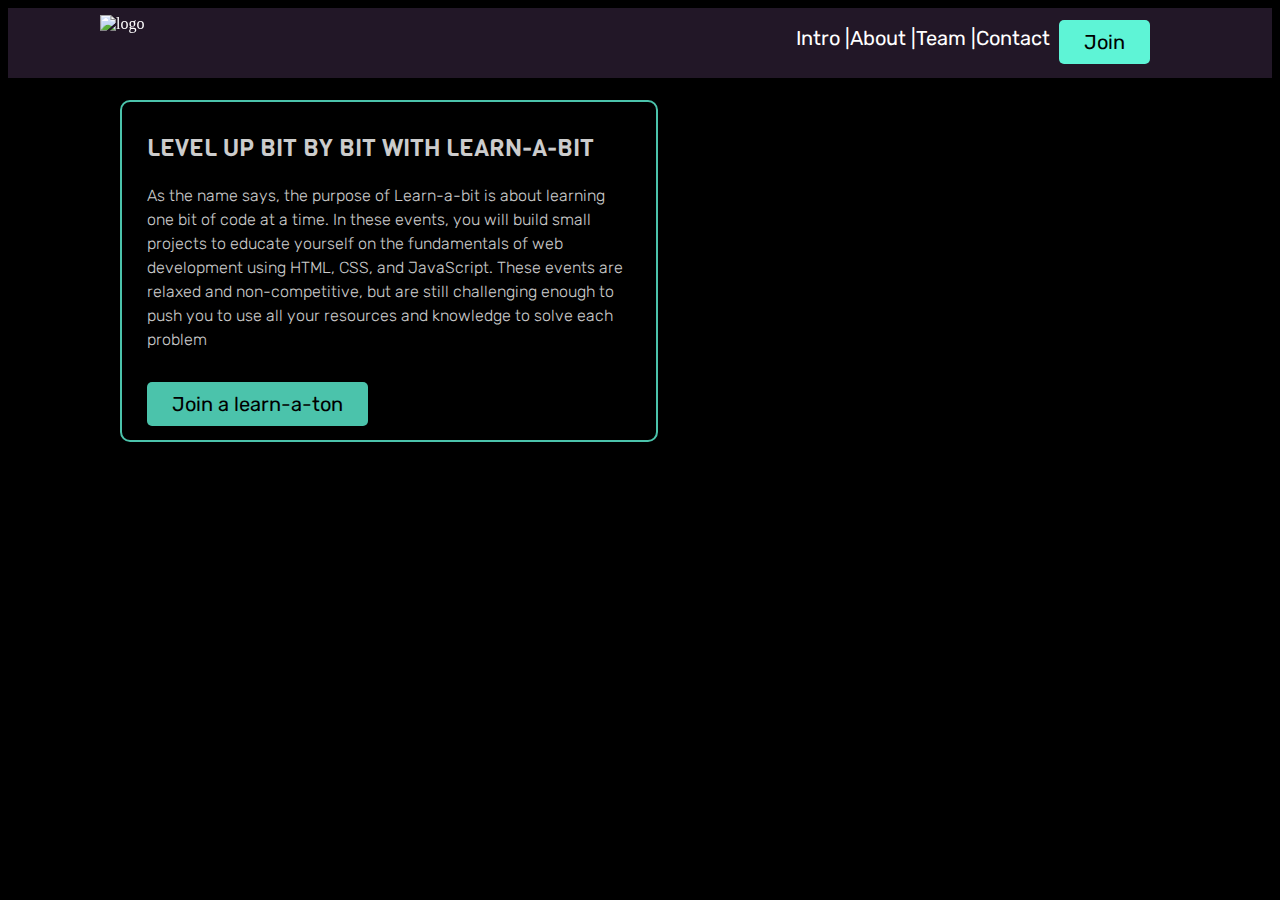
==== index.html @ fef7bf0e "deleted folders" ====
<!DOCTYPE html>
<html lang="en">
  <head>
    <meta charset="UTF-8" />
    <meta http-equiv="X-UA-Compatible" content="IE=edge" />
    <meta name="viewport" content="width=device-width, initial-scale=1.0" />
    <title>Mintbean Learn-a-bit Challenge 01 - Header</title>
    <link rel="stylesheet" href="styles.css">
    
  </head>
 
  <body>
    <header>
      <nav>
      <div id="nav_logo">
        <img src="./images/learnabit-logo.png" alt="logo">
      </div>
      
      <div class="nav_menu">
        <ul>
          <li><a href="#"></a>Contact  </li>
          <li><a href="#"></a>Team | </li>
          <li><a href="#"></a>About |</li>
          <li><a href="#"></a>Intro | </li>  
        </ul>
    
        <div class="nav_btn">
          <button>Join</button>
        </div>
       
      </div>
    </nav>
    </header>
    
    
   <main>
    <div class="overlay">
      <h2 class="overlay_title">
        Level up bit by bit with Learn-a-bit
      </h2>
      <div class="overlay_paragraph">
        <p class="overlay_paragraph">
        As the name says, the purpose of
        Learn-a-bit is about learning one bit
        of code at a time. In these events,
        you will build small projects to
        educate yourself on the fundamentals
        of web development using HTML, CSS,
        and JavaScript. These events are
        relaxed and non-competitive, but are
        still challenging enough to push you
        to use all your resources and
        knowledge to solve each problem
      </p>
      </div>
      
      <div>

      </div class="overlay_btn">
         <button >Join a learn-a-ton</button>
    </div>
   </main>
  
  </body>
</html>
---- styles.css ----
@import url('https://fonts.googleapis.com/css2?family=Rubik:wght@300;400&family=Viga&display=swap:wght@300;400');

* {
  margin: 0, auto;
  box-sizing: border-box;
}
html {
  background: black;
  color: white;
  background-image: url('./images/background.png');
  background-size: cover;
  background-repeat: no-repeat;
  background-position: 0 30px;
}
nav {
  height: 70px;
  background-color: #221727;
}
#nav_logo {
  position: fixed;
  left: 100px;
  object-fit: contain;
  top: 15px;
}

.nav_btn {
  padding: 30px 30px;
  float: right;
  position: fixed;
  right: 100px;
  top: -10px;
}
ul {
  list-style-type: none;
  position: absolute;
  right: 230px;
  top: 10px;
}

li {
  float: right;
  font-family: Rubik, sans-serif;
  font-size: 20px;
  font-weight: 400;
}

li a {
  text-align: center;
  text-decoration: none;
  color: white;
}

.overlay {
  position: absolute;
  background-color: black;
  opacity: 0.8;
  height: 38%;
  width: 42%;
  z-index: 2;
  padding: 10px 25px;
  border: #5ef4d6 solid 2px;
  border-radius: 10px;
  left: 120px;
  bottom: 100px;
  top: 100px;
}
.overlay h2 p {
  text-align: center;
  z-index: 3;
}
.overlay h2 {
  font-family: Viga, sans-serif;
  font-weight: 300;
  text-transform: uppercase;
}
.overlay p {
  font-family: Rubik, sans-serif;
  font-weight: 300;
  line-height: 1.5rem;
}
.overlay_paragraph {
  margin-bottom: 30px;
}

button {
  background-color: #5ef4d6;
  text-align: center;
  border: none;
  border-radius: 5px;
  padding: 10px 25px;
  font-size: 20px;
  font-family: Rubik, sans-serif;
  font-weight: 400;
}
.overlay_btn {
  margin-top: 50px;
}
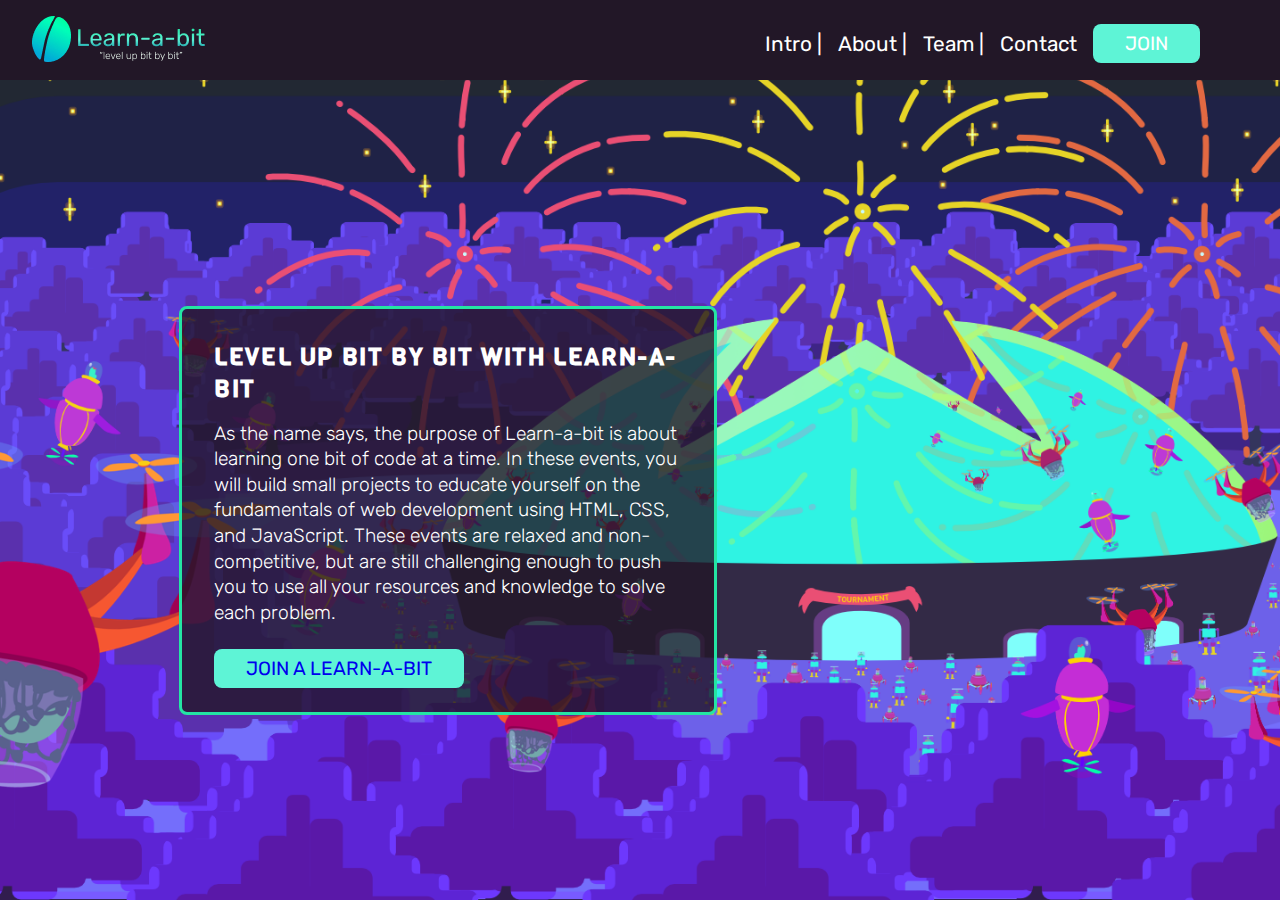
==== commit 02566f52: "added media query and redo css" ====
--- a/index.html
+++ b/index.html
@@ -5,41 +5,33 @@
     <meta http-equiv="X-UA-Compatible" content="IE=edge" />
     <meta name="viewport" content="width=device-width, initial-scale=1.0" />
     <title>Mintbean Learn-a-bit Challenge 01 - Header</title>
+
     <link rel="stylesheet" href="styles.css">
-    
+    <link rel="stylesheet" href="https://cdnjs.cloudflare.com/ajax/libs/font-awesome/4.7.0/css/font-awesome.min.css">
+    <link rel="preconnect" href="https://fonts.gstatic.com">
+    <link href="https://fonts.googleapis.com/css2?family=Rubik:wght@300;400&family=Viga&display=swap" rel="stylesheet">
   </head>
  
   <body>
     <header>
       <nav>
-      <div id="nav_logo">
         <img src="./images/learnabit-logo.png" alt="logo">
-      </div>
-      
-      <div class="nav_menu">
-        <ul>
-          <li><a href="#"></a>Contact  </li>
-          <li><a href="#"></a>Team | </li>
-          <li><a href="#"></a>About |</li>
-          <li><a href="#"></a>Intro | </li>  
+    
+        <ul class="nav_links">
+          <li class="nav_item"><a class="nav_link" href="#">Intro |</a></li>
+          <li class="nav_item"><a class="nav_link" href="#">About |</a></li>
+          <li class="nav_item"><a class="nav_link" href="#">Team |</a></li>
+          <li class="nav_item"><a class="nav_link" href="#">Contact</a></li>  
+          <li class="nav_item"><a class="nav_link button" href="#">Join</a></li>  
         </ul>
-    
-        <div class="nav_btn">
-          <button>Join</button>
-        </div>
-       
-      </div>
-    </nav>
-    </header>
-    
-    
-   <main>
-    <div class="overlay">
-      <h2 class="overlay_title">
+        <a href="#" class="nav_icon"><i class="fa fa-bars"></i></a>
+    </nav> 
+   <section class="hero">
+    <article class="card">
+      <h1 class="card_title">
         Level up bit by bit with Learn-a-bit
-      </h2>
-      <div class="overlay_paragraph">
-        <p class="overlay_paragraph">
+      </h1>
+        <p class="card_text">
         As the name says, the purpose of
         Learn-a-bit is about learning one bit
         of code at a time. In these events,
@@ -50,16 +42,11 @@
         relaxed and non-competitive, but are
         still challenging enough to push you
         to use all your resources and
-        knowledge to solve each problem
+        knowledge to solve each problem.
       </p>
-      </div>
-      
-      <div>
-
-      </div class="overlay_btn">
-         <button >Join a learn-a-ton</button>
-    </div>
-   </main>
-  
+         <a class="button" href="#">Join a learn-a-bit</a>
+     </article>
+    </section>
+  </header>
   </body>
 </html>
--- a/styles.css
+++ b/styles.css
@@ -1,97 +1,137 @@
-@import url('https://fonts.googleapis.com/css2?family=Rubik:wght@300;400&family=Viga&display=swap:wght@300;400');
-
+:root {
+  --darkgreen: #24e5a3;
+  --lightgreen: #5ef4d6;
+  --purple: #4143b1;
+  --darkpurple: #221727;
+  --yellow: #f1fff6;
+  --rubik: 'Rubik', sans-serif;
+  --viga: 'Viga', sans-serif;
+}
 * {
-  margin: 0, auto;
+  margin: 0;
+  padding: 0;
   box-sizing: border-box;
 }
-html {
-  background: black;
-  color: white;
+header {
   background-image: url('./images/background.png');
+  background-repeat: no repeat;
   background-size: cover;
-  background-repeat: no-repeat;
-  background-position: 0 30px;
+  height: 100vh;
 }
 nav {
-  height: 70px;
-  background-color: #221727;
+  background-color: var(--darkpurple);
+  height: 5rem;
+  /* position: fixed; */
 }
-#nav_logo {
-  position: fixed;
-  left: 100px;
-  object-fit: contain;
-  top: 15px;
+nav img {
+  margin-left: 2rem;
+  margin-top: 1rem;
 }
 
-.nav_btn {
-  padding: 30px 30px;
+nav .nav_icon {
   float: right;
-  position: fixed;
-  right: 100px;
-  top: -10px;
-}
-ul {
-  list-style-type: none;
-  position: absolute;
-  right: 230px;
-  top: 10px;
+  color: var(--darkgreen);
+  margin-right: 2rem;
+  margin-top: 1.5rem;
+  font-size: 1.6rem;
 }
 
-li {
+.nav_links {
+  display: flex;
+  list-style: none;
   float: right;
-  font-family: Rubik, sans-serif;
-  font-size: 20px;
-  font-weight: 400;
+  margin-top: 2rem;
+  font-family: var(--rubik);
+  margin-right: 4rem;
+}
+.nav_item {
+  margin-right: 1rem;
+}
+.nav_link {
+  text-decoration: none;
+  color: white;
+  font-size: 1.3rem;
 }
 
-li a {
-  text-align: center;
+.hero {
+  display: flex;
+  align-items: center;
+  justify-content: center;
+  margin: 5rem 5rem;
+  text-align: left;
+}
+.card {
+  border-radius: 0.5rem;
+  border: solid 0.2rem var(--darkgreen);
+  background-color: rgba(34, 23, 39, 0.8);
+  color: white;
+  width: 60%;
+  max-height: 70vh;
+  margin: 0.1rem 1rem;
+  padding: 2rem 2rem;
+  overflow: auto;
+}
+.card_title {
+  font-family: var(--viga);
+  text-transform: uppercase;
+  margin-bottom: 1rem;
+  letter-spacing: 0.1rem;
+  font-size: 1.5rem;
+}
+.card_text {
+  font-family: var(--rubik);
+  font-weight: 300;
+  font-size: 1rem;
+  line-height: 1.6rem;
+  margin-bottom: 2rem;
+  word-wrap: break-all;
+}
+.button {
+  background-color: var(--lightgreen);
   text-decoration: none;
-  color: white;
+  font-family: var(--rubik);
+  text-transform: uppercase;
+  border-radius: 0.5rem;
+  padding: 0.5rem 2rem;
+  font-size: 1.2rem;
+}
+.button:hover {
+  background-color: #ddd;
+  color: black;
 }
 
-.overlay {
-  position: absolute;
-  background-color: black;
-  opacity: 0.8;
-  height: 38%;
-  width: 42%;
-  z-index: 2;
-  padding: 10px 25px;
-  border: #5ef4d6 solid 2px;
-  border-radius: 10px;
-  left: 120px;
-  bottom: 100px;
-  top: 100px;
+/* desktop view  */
+@media screen and (min-width: 768px) {
+  .nav_links {
+    display: flex;
+  }
+  .nav_icon {
+    display: none;
+  }
+  .hero {
+    position: absolute;
+    top: 14rem;
+    left: -5rem;
+    width: 70%;
+  }
+  .card_text {
+    font-size: 1.2rem;
+  }
 }
-.overlay h2 p {
-  text-align: center;
-  z-index: 3;
+/* mobile view */
+@media screen and (max-width: 767px) {
+  .nav_links {
+    display: none;
+  }
+  .nav_icon {
+    display: block;
+  }
+  .card {
+    min-width: 70%;
+  }
+  .button {
+    font-size: 0.7rem;
+    padding: 0.5rem 0.3rem;
+    margin-bottom: 1rem;
+  }
 }
-.overlay h2 {
-  font-family: Viga, sans-serif;
-  font-weight: 300;
-  text-transform: uppercase;
-}
-.overlay p {
-  font-family: Rubik, sans-serif;
-  font-weight: 300;
-  line-height: 1.5rem;
-}
-.overlay_paragraph {
-  margin-bottom: 30px;
-}
-
-button {
-  background-color: #5ef4d6;
-  text-align: center;
-  border: none;
-  border-radius: 5px;
-  padding: 10px 25px;
-  font-size: 20px;
-  font-family: Rubik, sans-serif;
-  font-weight: 400;
-}
-.overlay_btn {
-  margin-top: 50px;
-}
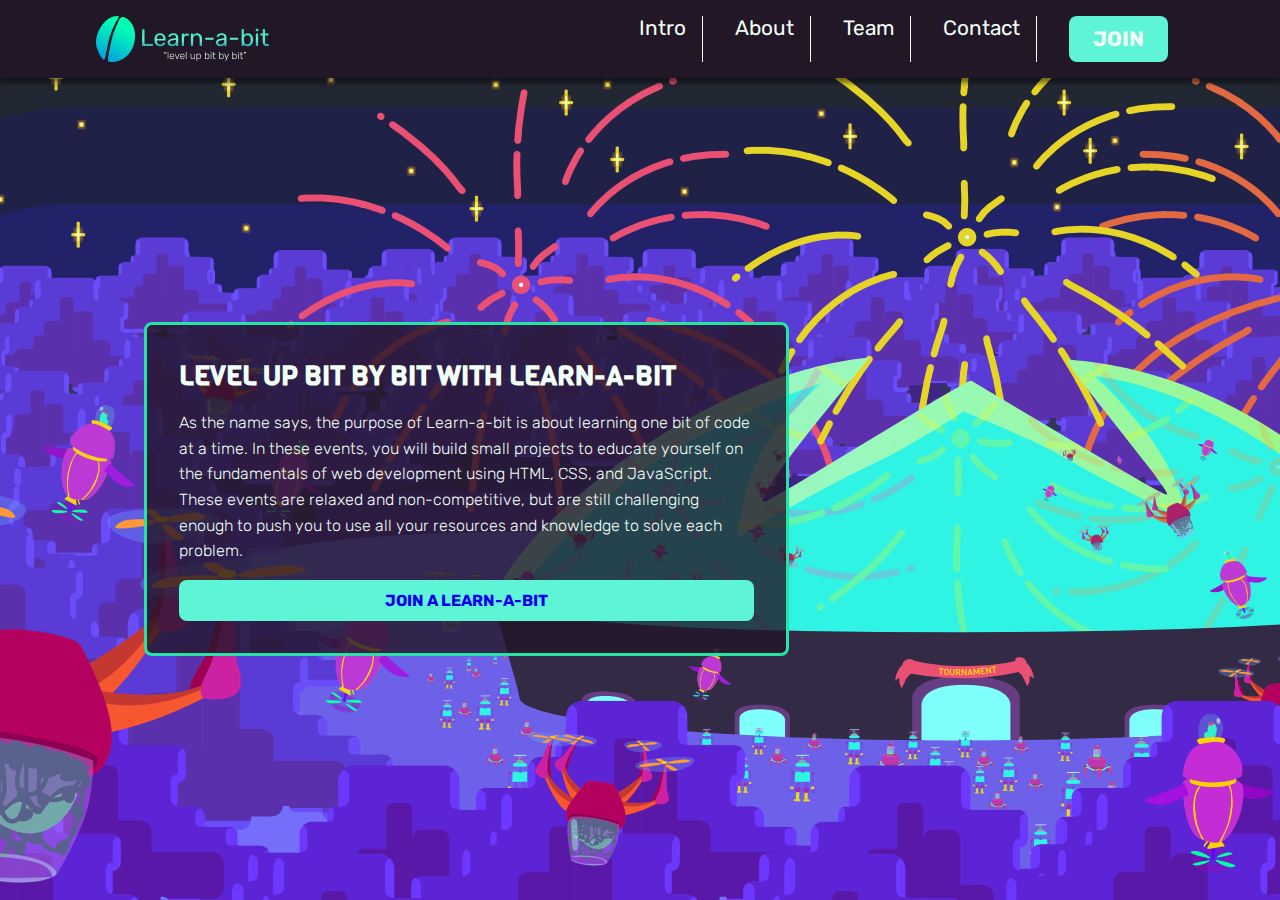
==== commit 4a3c5fce: "deleted mobile media query and refactored css with mobile first approach" ====
--- a/index.html
+++ b/index.html
@@ -13,20 +13,23 @@
   </head>
  
   <body>
-    <header>
-      <nav>
-        <img src="./images/learnabit-logo.png" alt="logo">
+    <header class="header">
+      <nav class="nav">
+        <div class="container">
+          <img class="logo" src="./images/learnabit-logo.png" alt="logo">
     
-        <ul class="nav_links">
-          <li class="nav_item"><a class="nav_link" href="#">Intro |</a></li>
-          <li class="nav_item"><a class="nav_link" href="#">About |</a></li>
-          <li class="nav_item"><a class="nav_link" href="#">Team |</a></li>
+        <ul class="nav_list">
+          <li class="nav_item"><a class="nav_link" href="#">Intro</a></li>
+          <li class="nav_item"><a class="nav_link" href="#">About</a></li>
+          <li class="nav_item"><a class="nav_link" href="#">Team</a></li>
           <li class="nav_item"><a class="nav_link" href="#">Contact</a></li>  
           <li class="nav_item"><a class="nav_link button" href="#">Join</a></li>  
         </ul>
-        <a href="#" class="nav_icon"><i class="fa fa-bars"></i></a>
+        <a href="#" class="hamburger"><i class="fa fa-bars"></i></a>
     </nav> 
-   <section class="hero">
+        </div>
+   <div class="container">
+      <section class="hero">
     <article class="card">
       <h1 class="card_title">
         Level up bit by bit with Learn-a-bit
@@ -47,6 +50,7 @@
          <a class="button" href="#">Join a learn-a-bit</a>
      </article>
     </section>
+   </div>     
   </header>
   </body>
 </html>
--- a/styles.css
+++ b/styles.css
@@ -1,137 +1,156 @@
 :root {
-  --darkgreen: #24e5a3;
-  --lightgreen: #5ef4d6;
-  --purple: #4143b1;
-  --darkpurple: #221727;
-  --yellow: #f1fff6;
-  --rubik: 'Rubik', sans-serif;
-  --viga: 'Viga', sans-serif;
+  --theme-main-color: #24e5a3;
+  --theme-second-color: #5ef4d6;
+  --nav-main-color: #221727;
+  --nav-second-color: #4143b1;
+  --nav-second-color-t: rgba(34, 23, 39, 0.8);
+  --theme-third-color: #f1fff6;
+  --main-font: 'Rubik', sans-serif;
+  --second-font: 'Viga', sans-serif;
 }
-* {
+*,
+*::before,
+*::after {
   margin: 0;
   padding: 0;
   box-sizing: border-box;
 }
-header {
+body {
+  min-height: 100vh;
+  color: var(--theme-third-color);
+}
+.header {
+  display: flex;
+  flex-direction: column;
+  min-height: 100vh;
   background-image: url('./images/background.png');
-  background-repeat: no repeat;
-  background-size: cover;
-  height: 100vh;
+  background-repeat: no repeat center / cover;
 }
-nav {
-  background-color: var(--darkpurple);
-  height: 5rem;
-  /* position: fixed; */
+.container {
+  position: relative;
+  display: flex;
+  margin: 0 auto;
+  height: 100%;
+  font-weight: 90%;
+  flex-direction: column;
+  flex: 1;
 }
-nav img {
-  margin-left: 2rem;
-  margin-top: 1rem;
+.nav .container {
+  gap: 2rem;
+}
+.nav {
+  position: sticky;
+  top: 0;
+  left: 0;
+  width: 100%;
+  z-index: 99;
+  padding: 1rem 0;
+  background-color: var(--nav-main-color);
+  box-shadow: 0px 5px 5px rgba(0, 0, 0, 0.5);
 }
 
-nav .nav_icon {
-  float: right;
-  color: var(--darkgreen);
-  margin-right: 2rem;
-  margin-top: 1.5rem;
-  font-size: 1.6rem;
+.logo {
+  align-self: flex-start;
 }
 
-.nav_links {
-  display: flex;
+.hamburger {
+  position: absolute;
+  color: var(--theme-main-color);
+  right: 0.5rem;
+  top: 0.5rem;
+  font-size: 2rem;
+}
+
+.nav_list {
+  display: none;
   list-style: none;
-  float: right;
-  margin-top: 2rem;
-  font-family: var(--rubik);
-  margin-right: 4rem;
+  flex-direction: column;
+  gap: 1rem;
+  font-family: var(--main-font);
+  text-align: center;
 }
 .nav_item {
   margin-right: 1rem;
 }
 .nav_link {
   text-decoration: none;
-  color: white;
+  color: var(--theme-third-color);
   font-size: 1.3rem;
+  display: none;
 }
-
+.nav_link:hover {
+  color: var(--theme-main-color);
+}
 .hero {
   display: flex;
-  align-items: center;
+  flex-direction: column;
   justify-content: center;
-  margin: 5rem 5rem;
-  text-align: left;
+  flex: 1;
+  padding: 2rem 0;
+  margin: 3rem 3rem;
 }
 .card {
   border-radius: 0.5rem;
-  border: solid 0.2rem var(--darkgreen);
-  background-color: rgba(34, 23, 39, 0.8);
-  color: white;
-  width: 60%;
-  max-height: 70vh;
-  margin: 0.1rem 1rem;
-  padding: 2rem 2rem;
-  overflow: auto;
+  border: solid 0.2rem var(--theme-main-color);
+  background-color: var(--nav-second-color-t);
+  padding: 2rem;
 }
 .card_title {
-  font-family: var(--viga);
+  font-family: var(--second-font);
   text-transform: uppercase;
-  margin-bottom: 1rem;
-  letter-spacing: 0.1rem;
-  font-size: 1.5rem;
+  font-size: 1.7rem;
 }
 .card_text {
-  font-family: var(--rubik);
-  font-weight: 300;
-  font-size: 1rem;
+  font-family: var(--main-font);
+  font-weight: 100;
   line-height: 1.6rem;
-  margin-bottom: 2rem;
-  word-wrap: break-all;
+  padding: 1rem 0;
 }
 .button {
-  background-color: var(--lightgreen);
+  background-color: var(--theme-second-color);
   text-decoration: none;
-  font-family: var(--rubik);
+  text-align: center;
+  font-family: var(--main-font);
   text-transform: uppercase;
+  font-weight: bold;
   border-radius: 0.5rem;
-  padding: 0.5rem 2rem;
-  font-size: 1.2rem;
+  padding: 0.7rem 1.5rem;
+  display: block;
 }
 .button:hover {
-  background-color: #ddd;
-  color: black;
+  background-color: var(--theme-third-color);
+  color: var(--theme-second-color);
 }
 
 /* desktop view  */
 @media screen and (min-width: 768px) {
-  .nav_links {
-    display: flex;
-  }
-  .nav_icon {
+  .hamburger {
     display: none;
   }
-  .hero {
-    position: absolute;
-    top: 14rem;
-    left: -5rem;
-    width: 70%;
+  .button {
+    display: block;
   }
-  .card_text {
-    font-size: 1.2rem;
+  .container {
+    width: 85%;
+  }
+  .nav .container {
+    flex-direction: row;
+    justify-content: space-between;
+  }
+  .nav_list {
+    display: flex;
+    flex-direction: row;
+  }
+  .nav_link {
+    display: flex;
+    justify-content: space-between;
+    align-items: center;
+  }
+  .nav_item:not(:last-child) {
+    padding-right: 1rem;
+    border-right: 1px solid currentColor;
+  }
+  .card {
+    width: 65%;
   }
 }
-/* mobile view */
-@media screen and (max-width: 767px) {
-  .nav_links {
-    display: none;
-  }
-  .nav_icon {
-    display: block;
-  }
-  .card {
-    min-width: 70%;
-  }
-  .button {
-    font-size: 0.7rem;
-    padding: 0.5rem 0.3rem;
-    margin-bottom: 1rem;
-  }
-}
